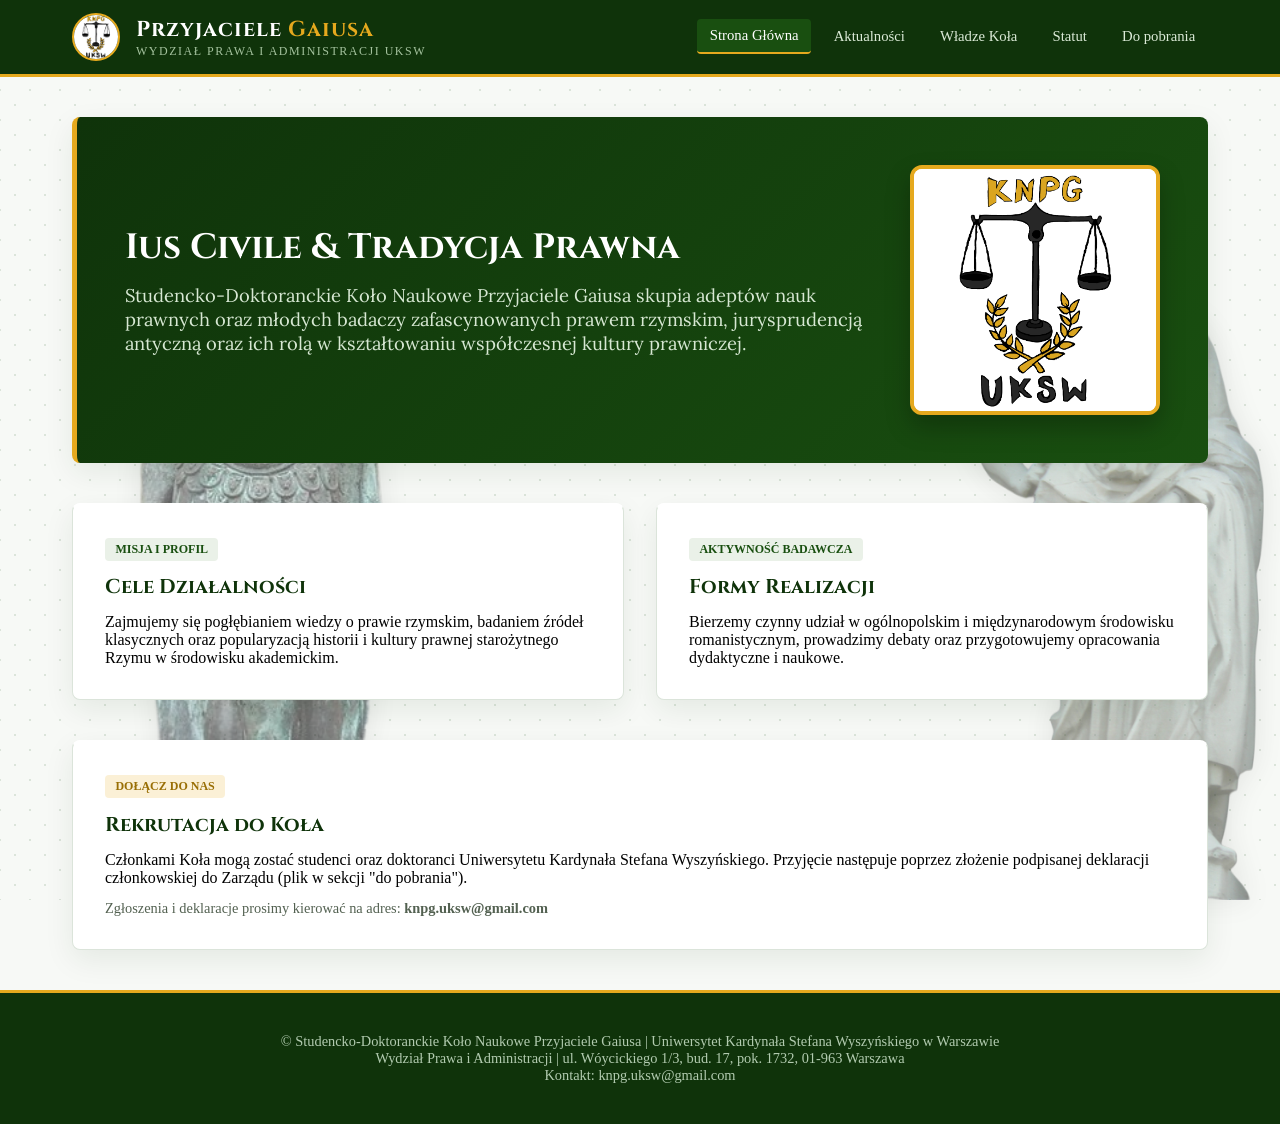
==== index.html @ 5a7674ea "Add files via upload" ====
<!DOCTYPE html>
<html lang="pl">
<head>
    <meta charset="UTF-8">
    <meta name="viewport" content="width=device-width, initial-scale=1.0">
    <title>Koło Naukowe Przyjaciele Gaiusa | Strona Główna</title>
    <link rel="icon" type="image/jpeg" href="logo na insta.jpg">
    <link rel="preconnect" href="https://fonts.googleapis.com">
    <link rel="preconnect" href="https://fonts.gstatic.com" crossorigin>
    <link href="https://fonts.googleapis.com/css2?family=Cinzel:wght@600;700;800&family=Inter:wght@300;400;500;600&family=Lora:ital,wght@0,400;0,600;1,400&display=swap" rel="stylesheet">
    <link rel="stylesheet" href="style.css">
    <script src="components.js" defer></script>
</head>
<body>
    <img src="gaius.png" alt="Gaius Watermark" class="bg-watermark" onerror="this.style.display='none'">
    <img src="cezar.png" alt="Cesar Watermark" class="bg-watermark-left" onerror="this.style.display='none'">

    <site-header></site-header>

    <main>
        <section class="hero hero-with-logo">
            <div class="hero-text">
                <h2>Ius Civile & Tradycja Prawna</h2>
                <p class="lead">
                    Studencko-Doktoranckie Koło Naukowe Przyjaciele Gaiusa skupia adeptów nauk prawnych oraz młodych badaczy zafascynowanych prawem rzymskim, jurysprudencją antyczną oraz ich rolą w kształtowaniu współczesnej kultury prawniczej.
                </p>
            </div>
            <div class="logo-showcase">
                <img src="logo na insta.jpg" alt="Logo Koła Naukowego Przyjaciele Gaiusa">
            </div>
        </section>

        <div class="grid-2">
            <div class="card">
                <span class="badge">Misja i Profil</span>
                <h3>Cele Działalności</h3>
                <p>
                    Zajmujemy się pogłębianiem wiedzy o prawie rzymskim, badaniem źródeł klasycznych oraz popularyzacją historii i kultury prawnej starożytnego Rzymu w środowisku akademickim.
                </p>
            </div>
            <div class="card">
                <span class="badge">Aktywność Badawcza</span>
                <h3>Formy Realizacji</h3>
                <p>
                    Bierzemy czynny udział w ogólnopolskim i międzynarodowym środowisku romanistycznym, prowadzimy debaty oraz przygotowujemy opracowania dydaktyczne i naukowe.
                </p>
            </div>
        </div>

        <div class="card">
            <span class="badge gold">Dołącz do nas</span>
            <h3>Rekrutacja do Koła</h3>
            <p style="margin-bottom: 0.8rem;">
                Członkami Koła mogą zostać studenci oraz doktoranci Uniwersytetu Kardynała Stefana Wyszyńskiego. Przyjęcie następuje poprzez złożenie podpisanej deklaracji członkowskiej do Zarządu (plik w sekcji "do pobrania").
            </p>
            <p class="role-desc">
                Zgłoszenia i deklaracje prosimy kierować na adres: <strong>knpg.uksw@gmail.com</strong>
            </p>
        </div>
    </main>

    <site-footer></site-footer>
</body>
</html>
---- style.css ----
site-header {
    display: block;
    position: sticky;
    top: 0;
    z-index: 1000;
}

site-footer {
    display: block;
}
:root {
    --primary: #194f10;
    --primary-light: #246a18;
    --primary-dark: #0f330a;
    --accent: #e5a91e;
    --accent-hover: #cca018;
    --bg-light: #f7f9f6;
    --surface: #ffffff;
    --text-main: #1f271e;
    --text-muted: #536151;
    --border: #dbe4da;
    --shadow: 0 10px 30px rgba(15, 51, 10, 0.08);
}

* {
    box-sizing: border-box;
    margin: 0;
    padding: 0;
}

body {
    background-color: var(--bg-light); /* */
    background-image: 
        radial-gradient(var(--border) 0.75px, transparent 0.75px),
        radial-gradient(var(--border) 0.75px, var(--bg-light) 0.75px); /* */
    background-size: 30px 30px;
    background-position: 0 0, 15px 15px;
    background-attachment: fixed;
}

.bg-latin-quote {
    position: fixed;
    left: 2vw;
    bottom: 4vh;
    font-family: 'Cinzel', serif; /*[cite: 1] */
    font-size: 2.8rem;
    line-height: 1.2;
    color: var(--primary-dark); /*[cite: 1] */
    opacity: 0.035;
    pointer-events: none;
    z-index: 0;
    max-width: 450px;
    user-select: none;
}

/* Znak wodny w tle: sylwetka Gaiusa o widoczności 60% */
.bg-watermark {
    position: fixed;
    right: -20px;
    bottom: 0;
    height: 85vh;
    max-height: 850px;
    width: auto;
    opacity: 0.6;
    pointer-events: none;
    z-index: 0;
    filter: drop-shadow(0 0 15px rgba(0, 0, 0, 0.15));
}

/* Znak wodny w tle: Cezar po lewej stronie w odbiciu lustrzanym */
.bg-watermark-left {
    position: fixed;
    left: -20px;
    bottom: 0;
    height: 85vh;
    max-height: 850px;
    width: auto;
    opacity: 0.6;
    pointer-events: none;
    z-index: 0;
    filter: drop-shadow(0 0 15px rgba(0, 0, 0, 0.15));
    transform: scaleX(-1); /* Odwrócenie w stronę środka ekranu */
}

@media (max-width: 820px) {
    .bg-watermark-left { display: none; }
}

header {
    background-color: var(--primary-dark);
    color: var(--surface);
    border-bottom: 3px solid var(--accent);
    position: sticky;
    top: 0;
    z-index: 1000;
}

.header-container {
    max-width: 1200px;
    margin: 0 auto;
    padding: 0.8rem 2rem;
    display: flex;
    justify-content: space-between;
    align-items: center;
}

.brand-wrapper {
    display: flex;
    align-items: center;
    gap: 1rem;
    text-decoration: none;
}

.nav-logo {
    width: 48px;
    height: 48px;
    border-radius: 50%;
    border: 2px solid var(--accent);
    object-fit: cover;
}

.brand h1 {
    font-family: 'Cinzel', serif;
    font-size: 1.35rem;
    letter-spacing: 1px;
    color: var(--surface);
}

.brand span {
    color: var(--accent);
}

.brand p {
    font-size: 0.75rem;
    text-transform: uppercase;
    letter-spacing: 1.5px;
    color: #a4c29e;
}

nav ul {
    display: flex;
    list-style: none;
    gap: 0.6rem;
    align-items: center;
}

nav a.nav-link {
    text-decoration: none;
    color: #dbead7;
    font-size: 0.92rem;
    font-weight: 500;
    padding: 0.5rem 0.8rem;
    border-radius: 4px;
    transition: all 0.25s ease;
    display: inline-block;
}

nav a.nav-link:hover {
    color: var(--accent);
}

nav a.nav-link.active {
    color: #ffffff;
    background-color: var(--primary);
    border-bottom: 2px solid var(--accent);
}

main {
    max-width: 1200px;
    margin: 2.5rem auto;
    padding: 0 2rem;
    min-height: calc(100vh - 280px);
    position: relative;
    z-index: 1;
}

.hero {
    background: linear-gradient(135deg, var(--primary-dark) 0%, var(--primary) 100%);
    color: var(--surface);
    padding: 3rem;
    border-radius: 8px;
    margin-bottom: 2.5rem;
    box-shadow: var(--shadow);
    border-left: 5px solid var(--accent);
}

.hero h2 {
    font-family: 'Cinzel', serif;
    font-size: 2.2rem;
    margin-bottom: 0.8rem;
    color: #ffffff;
}

.hero p.lead {
    font-family: 'Lora', serif;
    font-size: 1.15rem;
    color: #d7e8d3;
    max-width: 820px;
}

.hero-with-logo {
    display: flex;
    align-items: center;
    justify-content: space-between;
    gap: 2.5rem;
}

.logo-showcase {
    flex-shrink: 0;
    width: 250px;
    height: 250px;
    background-color: #ffffff;
    border: 4px solid var(--accent);
    border-radius: 12px;
    overflow: hidden;
    display: flex;
    align-items: center;
    justify-content: center;
    box-shadow: 0 12px 25px rgba(0, 0, 0, 0.25);
}

.logo-showcase img {
    width: 100%;
    height: 100%;
    object-fit: cover;
}

.sub-nav {
    display: flex;
    flex-wrap: wrap;
    gap: 0.6rem;
    margin-bottom: 2rem;
    border-bottom: 2px solid var(--border);
    padding-bottom: 0.8rem;
}

.sub-link {
    background: #e9efe7;
    border: 1px solid var(--border);
    color: var(--text-main);
    padding: 0.55rem 1rem;
    font-size: 0.9rem;
    font-weight: 600;
    border-radius: 6px;
    cursor: pointer;
    transition: all 0.2s ease;
}

.sub-link:hover {
    background: #d6e4d3;
    color: var(--primary-dark);
}

.sub-link.active {
    background: var(--primary);
    color: #ffffff;
    border-color: var(--primary);
}

.sub-tab-content {
    display: none;
    animation: fadeIn 0.3s ease-in-out;
}

.sub-tab-content.active {
    display: block;
}

@keyframes fadeIn {
    from { opacity: 0; transform: translateY(8px); }
    to { opacity: 1; transform: translateY(0); }
}

.grid-2 {
    display: grid;
    grid-template-columns: repeat(auto-fit, minmax(320px, 1fr));
    gap: 2rem;
    margin-bottom: 2.5rem;
}

.grid-3 {
    display: grid;
    grid-template-columns: repeat(auto-fit, minmax(280px, 1fr));
    gap: 1.5rem;
    margin-bottom: 2.5rem;
}

.card {
    background-color: var(--surface);
    padding: 2rem;
    border-radius: 8px;
    box-shadow: var(--shadow);
    border: 1px solid var(--border);
    border-top: 3px solid transparent;
    transition: transform 0.2s ease, border-top-color 0.2s ease;
}

.card:hover {
    transform: translateY(-3px);
    border-top-color: var(--accent);
}

.card h3 {
    font-family: 'Cinzel', serif;
    color: var(--primary-dark);
    margin-bottom: 0.8rem;
    font-size: 1.25rem;
}

.person-card {
    display: flex;
    flex-direction: column;
    align-items: center;
    text-align: center;
}

.person-photo-frame {
    width: 200px;
    height: 250px;
    border: 2px dashed var(--accent);
    background: #f1f5ef;
    border-radius: 8px;
    margin-bottom: 1.2rem;
    display: flex;
    flex-direction: column;
    align-items: center;
    justify-content: center;
    color: var(--text-muted);
    font-size: 0.82rem;
    overflow: hidden;
}

.news-card {
    padding: 0;
    overflow: hidden;
    display: flex;
    flex-direction: column;
}

.news-thumb {
    width: 100%;
    height: 190px;
    object-fit: cover;
    background-color: #dce7db;
    border-bottom: 2px solid var(--accent);
}

.news-body {
    padding: 1.5rem;
    display: flex;
    flex-direction: column;
    flex-grow: 1;
}

.news-actions {
    margin-top: auto;
    padding-top: 1rem;
    display: flex;
    justify-content: space-between;
    align-items: center;
}

.btn-link {
    color: var(--primary);
    font-weight: 600;
    text-decoration: none;
    font-size: 0.9rem;
    cursor: pointer;
    background: none;
    border: none;
}

.btn-link:hover {
    color: var(--accent-hover);
    text-decoration: underline;
}

.download-table,
.resolution-list {
    width: 100%;
    border-collapse: collapse;
    background: var(--surface);
    border-radius: 8px;
    overflow: hidden;
    box-shadow: var(--shadow);
    border: 1px solid var(--border);
    margin-bottom: 2rem;
}

.download-table th,
.download-table td,
.resolution-list th,
.resolution-list td {
    padding: 1.1rem 1.4rem;
    text-align: left;
    border-bottom: 1px solid var(--border);
}

.download-table th,
.resolution-list th {
    background-color: var(--primary-dark);
    color: #ffffff;
    font-family: 'Cinzel', serif;
    font-size: 0.9rem;
}

.download-table tr:hover td,
.resolution-list tr:hover td {
    background-color: #f3f7f2;
}

.btn-download {
    display: inline-block;
    padding: 0.45rem 1rem;
    background: var(--primary);
    color: #fff !important;
    text-decoration: none;
    border-radius: 4px;
    font-size: 0.85rem;
    font-weight: 500;
    border: none;
    cursor: pointer;
    transition: background 0.2s;
}

.btn-download:hover {
    background: var(--primary-light);
}

.badge {
    display: inline-block;
    background: #eaf1e8;
    color: var(--primary);
    font-size: 0.75rem;
    font-weight: 600;
    padding: 0.25rem 0.65rem;
    border-radius: 4px;
    margin-bottom: 0.8rem;
    text-transform: uppercase;
}

.badge.gold {
    background: rgba(229, 169, 30, 0.18);
    color: #996e05;
}

.date {
    font-size: 0.85rem;
    color: var(--text-muted);
    margin-bottom: 0.5rem;
}

.person-title {
    color: #a47206;
    font-size: 0.9rem;
    font-weight: 600;
    margin-bottom: 0.3rem;
}

.role-desc {
    font-size: 0.9rem;
    color: var(--text-muted);
}

.statute-container {
    background: var(--surface);
    padding: 3.5rem;
    border-radius: 8px;
    border: 1px solid var(--border);
    box-shadow: var(--shadow);
    max-width: 900px;
    margin: 0 auto;
    font-family: 'Lora', serif;
    line-height: 1.8;
}

.statute-container h2 {
    font-family: 'Cinzel', serif;
    text-align: center;
    color: var(--primary-dark);
    margin-bottom: 0.5rem;
}

.statute-meta {
    text-align: center;
    font-size: 0.95rem;
    color: var(--text-muted);
    margin-bottom: 2.5rem;
    padding-bottom: 1.5rem;
    border-bottom: 2px solid var(--accent);
}

.statute-container h3 {
    font-family: 'Cinzel', serif;
    text-align: center;
    margin: 2rem 0 1rem 0;
    color: var(--primary);
}

.statute-container p.par {
    font-weight: bold;
    margin-top: 1.5rem;
    margin-bottom: 0.4rem;
    color: var(--primary-dark);
}

.statute-container ol, 
.statute-container ul {
    margin-left: 1.8rem;
    margin-bottom: 1rem;
}

footer {
    background-color: var(--primary-dark);
    color: #b2cbb0;
    padding: 2.5rem 2rem;
    border-top: 3px solid var(--accent);
    font-size: 0.9rem;
    text-align: center;
    position: relative;
    z-index: 1;
}

@media (max-width: 820px) {
    .bg-watermark { display: none; }
    .hero-with-logo { flex-direction: column-reverse; text-align: center; }
    .logo-showcase { width: 180px; height: 180px; margin: 0 auto; }
    .header-container { flex-direction: column; gap: 1rem; align-items: flex-start; }
    nav ul { flex-wrap: wrap; }
    .statute-container { padding: 1.5rem; }
}
/* Style strony pojedynczego wydarzenia i galerii */
.event-single-article {
    padding: 2.5rem;
}

.event-banner {
    width: 100%;
    aspect-ratio: 16 / 9;
    max-height: 440px;
    border-radius: 6px;
    overflow: hidden;
    margin-bottom: 2rem;
    border-bottom: 3px solid var(--accent);
    background-color: #0f330a; /* Tło pod grafikę zanim się załaduje */
}

.event-banner img {
    width: 100%;
    height: 100%;
    object-fit: cover; /* Wypełnia kadr bez deformacji */
    object-position: center center; /* Kadruje do środka (można zmienić na center top) */
    display: block;
}

/* Nowy, elegancki nagłówek i metadane wydarzenia */
.event-header-box {
    margin-bottom: 2rem;
    padding-bottom: 1.5rem;
    border-bottom: 2px solid var(--border);
}

.event-meta-top {
    display: flex;
    flex-wrap: wrap;
    align-items: center;
    gap: 0.8rem 1.4rem;
    margin-bottom: 1rem;
}

.event-meta-top .badge {
    margin-bottom: 0;
    font-size: 0.8rem;
    letter-spacing: 0.5px;
}

.meta-tag {
    display: inline-flex;
    align-items: center;
    gap: 0.4rem;
    font-size: 0.88rem;
    color: var(--text-muted);
    font-weight: 500;
}

.meta-icon {
    font-size: 0.95rem;
    opacity: 0.85;
}

.event-header-box h2 {
    font-family: 'Cinzel', serif;
    color: var(--primary-dark);
    font-size: 2.2rem;
    line-height: 1.25;
    letter-spacing: 0.5px;
    margin: 0.5rem 0 0 0;
}

@media (max-width: 768px) {
    .event-header-box h2 {
        font-size: 1.6rem;
    }
    .event-meta-top {
        gap: 0.6rem 1rem;
    }
}

.event-body-text {
    font-size: 1.05rem;
    line-height: 1.85;
    color: var(--text-main);
    border-bottom: 1px solid var(--border);
    padding-bottom: 2rem;
    margin-bottom: 2.5rem;
}

.event-body-text p {
    margin-bottom: 1.2rem;
}

.event-gallery-section h3 {
    font-family: 'Cinzel', serif;
    color: var(--primary-dark);
    font-size: 1.4rem;
    margin-bottom: 1.5rem;
}

.event-gallery-grid {
    display: grid;
    grid-template-columns: repeat(auto-fit, minmax(260px, 1fr));
    gap: 1.2rem;
}

.gallery-item {
    border-radius: 6px;
    overflow: hidden;
    border: 2px solid var(--border);
    box-shadow: 0 4px 12px rgba(0, 0, 0, 0.05);
    transition: transform 0.2s ease, border-color 0.2s ease;
    aspect-ratio: 4 / 3;
    height: auto; /* Zastępuje sztywne height: 200px */
}

.gallery-item img {
    width: 100%;
    height: 100%;
    object-fit: cover;
    object-position: center;
    display: block;
}

.gallery-item:hover {
    transform: scale(1.02);
    border-color: var(--accent);
}
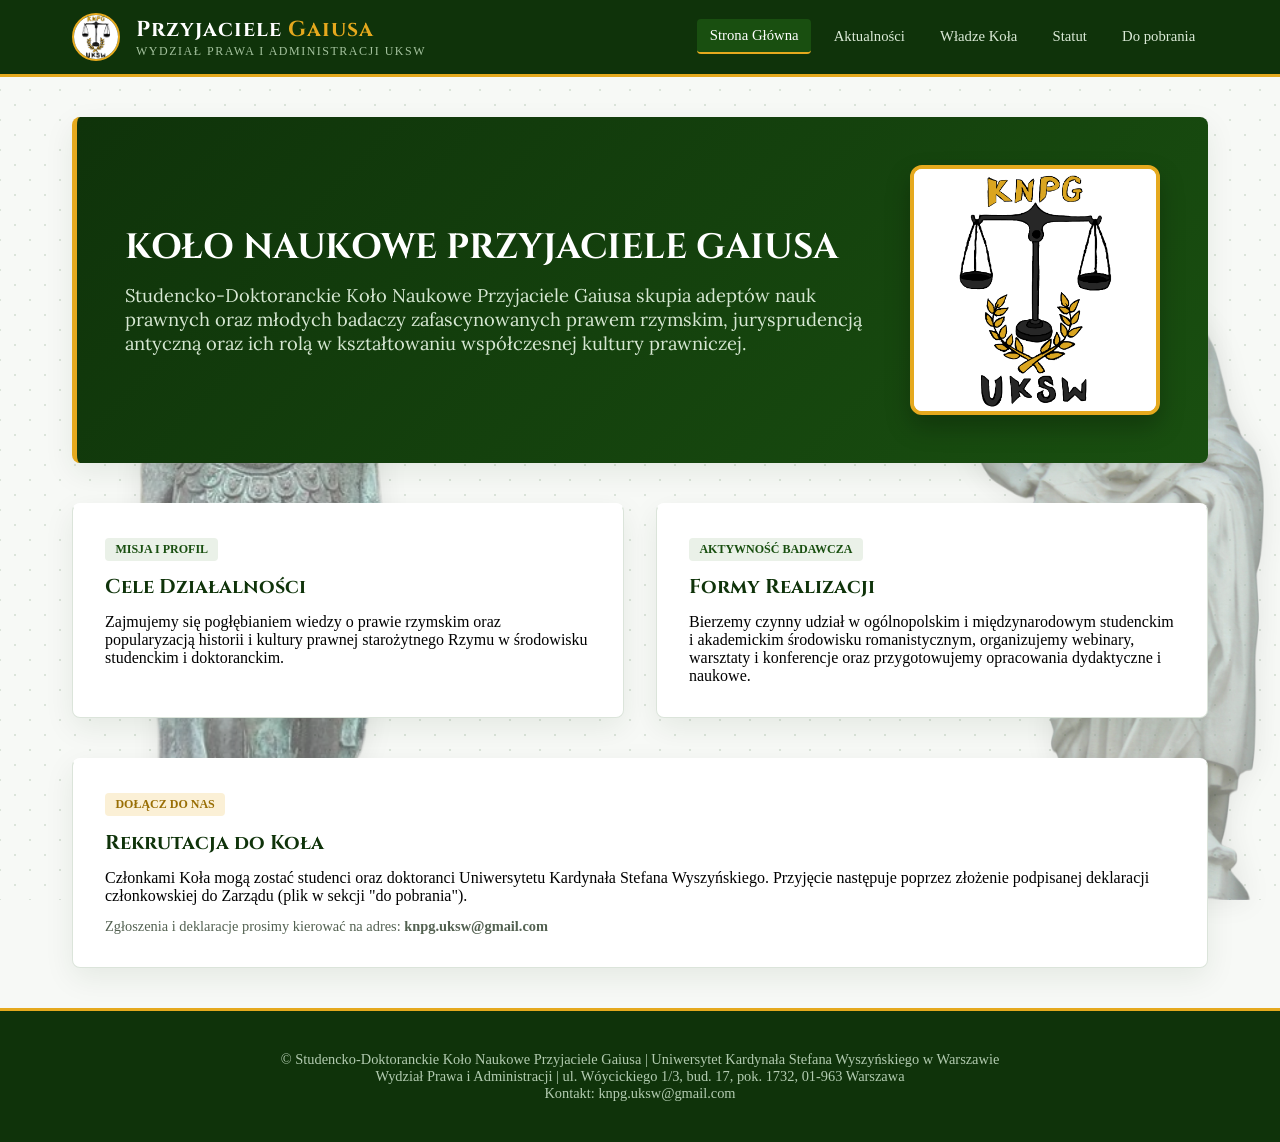
==== commit 6ab8ee4e: "Add files via upload" ====
--- a/index.html
+++ b/index.html
@@ -20,7 +20,7 @@
     <main>
         <section class="hero hero-with-logo">
             <div class="hero-text">
-                <h2>Ius Civile & Tradycja Prawna</h2>
+                <h2>KOŁO NAUKOWE PRZYJACIELE GAIUSA</h2>
                 <p class="lead">
                     Studencko-Doktoranckie Koło Naukowe Przyjaciele Gaiusa skupia adeptów nauk prawnych oraz młodych badaczy zafascynowanych prawem rzymskim, jurysprudencją antyczną oraz ich rolą w kształtowaniu współczesnej kultury prawniczej.
                 </p>
@@ -35,14 +35,14 @@
                 <span class="badge">Misja i Profil</span>
                 <h3>Cele Działalności</h3>
                 <p>
-                    Zajmujemy się pogłębianiem wiedzy o prawie rzymskim, badaniem źródeł klasycznych oraz popularyzacją historii i kultury prawnej starożytnego Rzymu w środowisku akademickim.
+                    Zajmujemy się pogłębianiem wiedzy o prawie rzymskim oraz popularyzacją historii i kultury prawnej starożytnego Rzymu w środowisku studenckim i doktoranckim.
                 </p>
             </div>
             <div class="card">
                 <span class="badge">Aktywność Badawcza</span>
                 <h3>Formy Realizacji</h3>
                 <p>
-                    Bierzemy czynny udział w ogólnopolskim i międzynarodowym środowisku romanistycznym, prowadzimy debaty oraz przygotowujemy opracowania dydaktyczne i naukowe.
+                    Bierzemy czynny udział w ogólnopolskim i międzynarodowym studenckim i akademickim środowisku romanistycznym, organizujemy webinary, warsztaty i konferencje oraz przygotowujemy opracowania dydaktyczne i naukowe.
                 </p>
             </div>
         </div>
